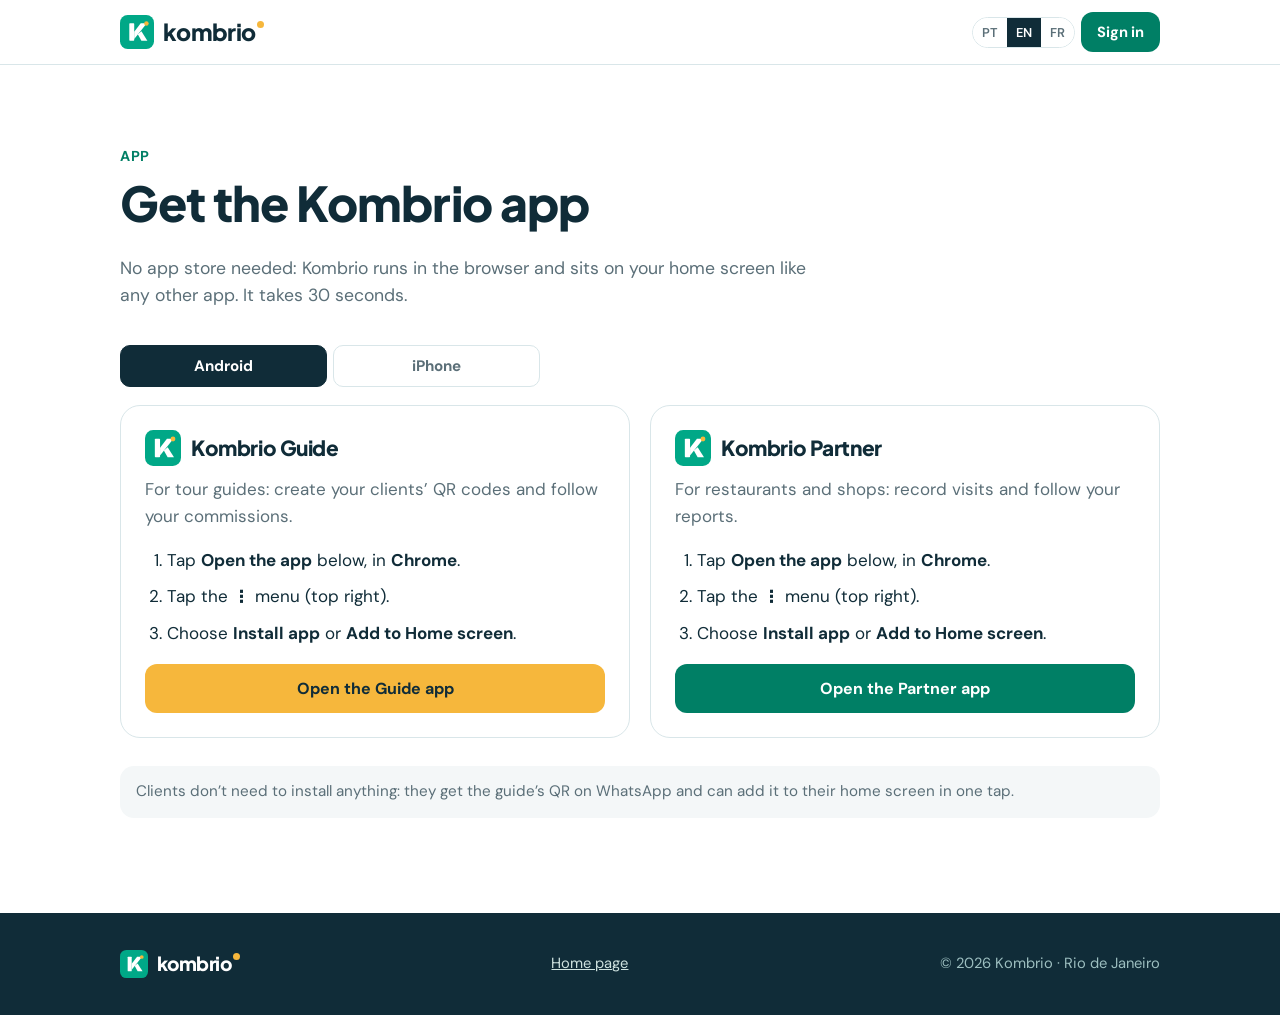
==== baixar.html @ 7973c942 "Page « Baixar o app » (Guia et Parceiro, gestes Android et iPhone, PT/EN/FR) Co-Authored-By: Claude " ====
<!doctype html>
<html lang="pt">
<head>
  <meta charset="utf-8">
  <meta name="viewport" content="width=device-width, initial-scale=1">
  <title>Baixar o app · Kombrio</title>
  <meta name="description" content="Instale o aplicativo Kombrio Guia ou Parceiro na tela inicial do seu celular, Android ou iPhone.">
  <meta name="theme-color" content="#102C38">
  <link rel="icon" href="icon.svg" type="image/svg+xml">
  <link rel="apple-touch-icon" href="icon-180.png">
  <link rel="preconnect" href="https://fonts.googleapis.com">
  <link rel="preconnect" href="https://fonts.gstatic.com" crossorigin>
  <link rel="stylesheet" href="https://fonts.googleapis.com/css2?family=DM+Sans:opsz,wght@9..40,400;9..40,500;9..40,700&family=Plus+Jakarta+Sans:wght@700;800&display=swap">
  <style>
    :root{--petrol:#102C38;--green:#00A887;--green-d:#007F65;--yellow:#F6B73C;--blue:#2761BA;--bg:#F4F7F8;--line:#D9E6E9;--muted:#5B6F78;
      --title:"Plus Jakarta Sans",system-ui,sans-serif;--body:"DM Sans",system-ui,sans-serif}
    *{box-sizing:border-box}
    html{scroll-behavior:smooth}
    body{margin:0;font-family:var(--body);color:var(--petrol);background:#fff;line-height:1.55;font-size:17px}
    a{color:var(--blue)}
    h1,h2,h3{font-family:var(--title);font-weight:800;letter-spacing:-.02em;line-height:1.15;margin:0 0 .5em}
    .wrap{max-width:1080px;margin:0 auto;padding:0 20px}
    /* en-tête */
    header{position:sticky;top:0;z-index:5;background:rgba(255,255,255,.94);backdrop-filter:blur(8px);border-bottom:1px solid var(--line)}
    .bar{display:flex;align-items:center;justify-content:space-between;gap:12px;height:64px}
    .logo{display:flex;align-items:center;gap:9px;text-decoration:none;color:var(--petrol);font-family:var(--title);font-weight:800;font-size:1.45rem;letter-spacing:-.03em}
    .logo img{width:34px;height:34px}
    .logo i{display:inline-block;width:7px;height:7px;border-radius:50%;background:var(--yellow);margin:-14px 0 0 -7px}
    .nav{display:flex;align-items:center;gap:6px}
    .nav a.lk{color:var(--petrol);text-decoration:none;font-weight:500;padding:8px 10px;border-radius:10px;font-size:.95rem}
    .nav a.lk:hover{background:var(--bg)}
    .lang{display:flex;border:1px solid var(--line);border-radius:999px;overflow:hidden}
    .lang button{border:0;background:#fff;font:600 .8rem var(--body);color:var(--muted);padding:6px 9px;cursor:pointer}
    .lang button.on{background:var(--petrol);color:#fff}
    .btn{display:inline-flex;align-items:center;justify-content:center;gap:8px;min-height:46px;padding:12px 20px;border-radius:12px;font:700 1rem var(--body);text-decoration:none;cursor:pointer;border:2px solid transparent;transition:transform .15s}
    .btn:hover{transform:translateY(-1px)}
    .btn.pri{background:var(--green-d);color:#fff}
    .btn.sec{background:#fff;color:var(--petrol);border-color:var(--line)}
    .btn.yel{background:var(--yellow);color:var(--petrol)}
    .btn.sm{min-height:38px;padding:8px 14px;font-size:.92rem}
    /* bandeau principal */
    .hero{background:var(--petrol);color:#fff;overflow:hidden;position:relative}
    .hero .wrap{display:grid;grid-template-columns:1.1fr .9fr;gap:40px;align-items:center;padding-top:72px;padding-bottom:80px}
    .hero h1{font-size:clamp(2.2rem,5vw,3.6rem);color:#fff}
    .hero h1 em{font-style:normal;color:var(--yellow)}
    .hero p.lead{font-size:1.2rem;color:#CFE3E0;max-width:34em}
    .hero .cta{display:flex;flex-wrap:wrap;gap:12px;margin-top:28px}
    .hero .btn.sec{background:transparent;color:#fff;border-color:rgba(255,255,255,.35)}
    .badge{display:inline-block;background:rgba(0,168,135,.18);color:#7FE3CB;font-weight:700;font-size:.85rem;padding:5px 12px;border-radius:999px;margin-bottom:18px}
    .blob{position:absolute;border-radius:48px;opacity:.95;z-index:0}
    .hero .wrap{position:relative;z-index:1}
    /* schéma de connexion */
    .link-art{position:relative;height:340px}
    .card{position:absolute;background:#fff;color:var(--petrol);border-radius:18px;padding:16px 18px;box-shadow:0 18px 40px rgba(0,0,0,.25);width:220px}
    .card b{font-family:var(--title);display:block;font-size:1.05rem}
    .card small{color:var(--muted);font-size:.85rem}
    .card .ic{width:40px;height:40px;border-radius:12px;display:grid;place-items:center;margin-bottom:8px}
    .c1{top:0;left:0}.c2{top:118px;right:0}.c3{bottom:0;left:30px}
    .c1 .ic{background:#E0F5EF;color:var(--green-d)}.c2 .ic{background:#FEF3DD;color:#9A5B00}.c3 .ic{background:#E4EDFA;color:var(--blue)}
    .link-art svg.path{position:absolute;inset:0;width:100%;height:100%}
    /* sections */
    section{padding:80px 0}
    section.alt{background:var(--bg)}
    .kicker{color:var(--green-d);font-weight:700;font-size:.9rem;letter-spacing:.04em;text-transform:uppercase;margin-bottom:8px}
    h2{font-size:clamp(1.8rem,3.4vw,2.5rem)}
    .intro{color:var(--muted);font-size:1.1rem;max-width:40em;margin:0 0 36px}
    .steps{display:grid;grid-template-columns:repeat(3,1fr);gap:20px;counter-reset:s}
    .step{background:#fff;border:1px solid var(--line);border-radius:18px;padding:24px}
    .step .n{width:40px;height:40px;border-radius:50%;background:var(--petrol);color:#fff;font:800 1.05rem var(--title);display:grid;place-items:center;margin-bottom:14px}
    .step h3{font-size:1.15rem}
    .step p{margin:0;color:var(--muted)}
    .two{display:grid;grid-template-columns:1fr 1fr;gap:48px;align-items:start}
    .list{list-style:none;padding:0;margin:0 0 28px}
    .list li{display:flex;gap:12px;align-items:flex-start;padding:10px 0;border-bottom:1px solid var(--line)}
    .list li:last-child{border-bottom:0}
    .list .ck{flex:none;width:26px;height:26px;border-radius:50%;background:#E0F5EF;color:var(--green-d);display:grid;place-items:center;margin-top:1px}
    .panel{background:var(--petrol);color:#fff;border-radius:24px;padding:28px}
    .panel h3{color:#fff;font-size:1.3rem}
    .panel p{color:#CFE3E0}
    .note{font-size:.9rem;color:var(--muted);margin-top:-12px}
    .panel .note{color:#9DBFC0}
    /* FAQ */
    .faq{max-width:780px}
    details{background:#fff;border:1px solid var(--line);border-radius:14px;padding:4px 20px;margin-bottom:10px}
    summary{cursor:pointer;font-weight:700;padding:14px 0;list-style:none;display:flex;justify-content:space-between;gap:12px}
    summary::-webkit-details-marker{display:none}
    summary::after{content:"+";font-size:1.4rem;line-height:1;color:var(--green-d)}
    details[open] summary::after{content:"–"}
    details p{margin:0 0 16px;color:var(--muted)}
    /* contact + pied */
    .contact{background:var(--green);color:var(--petrol)}
    .contact .wrap{display:flex;justify-content:space-between;align-items:center;gap:24px;flex-wrap:wrap}
    .contact h2{margin:0}
    footer{background:var(--petrol);color:#9DBFC0;padding:36px 0;font-size:.92rem}
    footer .wrap{display:flex;justify-content:space-between;gap:20px;flex-wrap:wrap;align-items:center}
    footer a{color:#CFE3E0}
    footer .logo{color:#fff;font-size:1.2rem}
    .soon{opacity:.7}
    @media(max-width:860px){
      .hero .wrap{grid-template-columns:1fr;padding-top:48px;padding-bottom:56px}
      .link-art{height:300px;max-width:380px}
      .steps,.two{grid-template-columns:1fr}
      .nav a.lk{display:none}
      section{padding:56px 0}
    }
    @media(max-width:560px){
      .wrap{padding:0 16px}
      .bar{gap:8px}
      .logo{font-size:1.25rem}.logo img{width:30px;height:30px}
      .nav{gap:6px}
      .btn.sm{padding:8px 11px;font-size:.85rem;white-space:nowrap}
      .lang button{padding:6px 7px}
      .link-art{height:auto;display:flex;flex-direction:column;gap:12px;max-width:none}
      .link-art svg.path{display:none}
      .card{position:static;width:auto;display:grid;grid-template-columns:40px 1fr;column-gap:12px;align-items:center;padding:12px 14px}
      .card .ic{grid-row:span 2;margin:0}
      .c2{margin-left:24px}.c3{margin-left:48px}
      .hero .cta .btn{flex:1 1 100%}
      .blob{transform:scale(.45);transform-origin:top right;opacity:.6}
    }
  </style>
  <style>
    .apps{display:grid;grid-template-columns:1fr 1fr;gap:20px;margin-top:8px}
    .app{background:#fff;border:1px solid var(--line);border-radius:20px;padding:24px}
    .app h3{display:flex;align-items:center;gap:10px;font-size:1.3rem}
    .app h3 img{width:36px;height:36px}
    .app p{color:var(--muted);margin:0 0 18px}
    .os{display:flex;gap:6px;margin:0 0 18px}
    .os button{flex:1;border:1px solid var(--line);background:#fff;border-radius:10px;padding:10px;font:700 .95rem var(--body);color:var(--muted);cursor:pointer}
    .os button.on{background:var(--petrol);color:#fff;border-color:var(--petrol)}
    ol.how{margin:0 0 6px;padding-left:22px}
    ol.how li{margin:0 0 10px}
    .tip{background:var(--bg);border-radius:14px;padding:14px 16px;font-size:.95rem;color:var(--muted);margin-top:28px}
    @media(max-width:860px){.apps{grid-template-columns:1fr}}
  </style>
</head>
<body>
<header>
  <div class="wrap bar">
    <a class="logo" href="./"><img src="icon.svg" alt="">kombrio<i></i></a>
    <nav class="nav">
      <div class="lang" role="group" aria-label="Idioma"><button data-l="pt">PT</button><button data-l="en">EN</button><button data-l="fr">FR</button></div>
      <a class="btn pri sm" href="https://app.kombrio.com.br/" data-t="nav.app">Entrar</a>
    </nav>
  </div>
</header>

<main>
<section>
  <div class="wrap">
    <div class="kicker" data-t="k">Aplicativo</div>
    <h1 style="font-size:clamp(2rem,4.4vw,3rem)" data-t="t">Baixar o app Kombrio</h1>
    <p class="intro" data-t="i">Não precisa passar pela loja de aplicativos: a Kombrio funciona no navegador e fica na tela inicial do celular, como qualquer app. Leva 30 segundos.</p>

    <div class="os" role="group" aria-label="Celular" style="max-width:420px">
      <button data-os="android">Android</button><button data-os="ios">iPhone</button>
    </div>

    <div class="apps">
      <div class="app">
        <h3><img src="icon.svg" alt=""><span data-t="g.t">Kombrio Guia</span></h3>
        <p data-t="g.p">Para guias de turismo: crie os QR dos seus clientes e acompanhe suas comissões.</p>
        <ol class="how" data-os-steps></ol>
        <a class="btn yel" style="width:100%;margin-top:8px" href="https://app.kombrio.com.br/guide/" data-t="g.cta">Abrir o app Guia</a>
      </div>
      <div class="app">
        <h3><img src="icon.svg" alt=""><span data-t="p.t">Kombrio Parceiro</span></h3>
        <p data-t="p.p">Para restaurantes e lojas: registre as visitas e acompanhe seus relatórios.</p>
        <ol class="how" data-os-steps></ol>
        <a class="btn pri" style="width:100%;margin-top:8px" href="https://app.kombrio.com.br/partner/" data-t="p.cta">Abrir o app Parceiro</a>
      </div>
    </div>

    <p class="tip" data-t="tip">Os clientes não precisam instalar nada: eles recebem o QR do guia pelo WhatsApp e podem colocá-lo na tela inicial com um toque.</p>
  </div>
</section>
</main>

<footer>
  <div class="wrap">
    <a class="logo" href="./"><img src="icon.svg" alt="" style="width:28px;height:28px">kombrio<i></i></a>
    <div><a href="./" data-t="ft.home">Página inicial</a></div>
    <div>© 2026 Kombrio · Rio de Janeiro</div>
  </div>
</footer>

<script>
  const T = {
    pt: {
      'nav.app':'Entrar','k':'Aplicativo','t':'Baixar o app Kombrio',
      'i':'Não precisa passar pela loja de aplicativos: a Kombrio funciona no navegador e fica na tela inicial do celular, como qualquer app. Leva 30 segundos.',
      'g.t':'Kombrio Guia','g.p':'Para guias de turismo: crie os QR dos seus clientes e acompanhe suas comissões.','g.cta':'Abrir o app Guia',
      'p.t':'Kombrio Parceiro','p.p':'Para restaurantes e lojas: registre as visitas e acompanhe seus relatórios.','p.cta':'Abrir o app Parceiro',
      'tip':'Os clientes não precisam instalar nada: eles recebem o QR do guia pelo WhatsApp e podem colocá-lo na tela inicial com um toque.','ft.home':'Página inicial',
      android:['Toque em <b>Abrir o app</b> abaixo, no <b>Chrome</b>.','Toque no menu <b>⋮</b> (canto superior direito).','Escolha <b>Instalar app</b> ou <b>Adicionar à tela inicial</b>.'],
      ios:['Toque em <b>Abrir o app</b> abaixo, no <b>Safari</b>.','Toque em <b>Compartilhar</b> (o quadrado com a seta; às vezes no menu <b>⋯</b>).','Escolha <b>Adicionar à Tela de Início</b>.']
    },
    en: {
      'nav.app':'Sign in','k':'App','t':'Get the Kombrio app',
      'i':'No app store needed: Kombrio runs in the browser and sits on your home screen like any other app. It takes 30 seconds.',
      'g.t':'Kombrio Guide','g.p':'For tour guides: create your clients’ QR codes and follow your commissions.','g.cta':'Open the Guide app',
      'p.t':'Kombrio Partner','p.p':'For restaurants and shops: record visits and follow your reports.','p.cta':'Open the Partner app',
      'tip':'Clients don’t need to install anything: they get the guide’s QR on WhatsApp and can add it to their home screen in one tap.','ft.home':'Home page',
      android:['Tap <b>Open the app</b> below, in <b>Chrome</b>.','Tap the <b>⋮</b> menu (top right).','Choose <b>Install app</b> or <b>Add to Home screen</b>.'],
      ios:['Tap <b>Open the app</b> below, in <b>Safari</b>.','Tap <b>Share</b> (the square with an arrow; sometimes in the <b>⋯</b> menu).','Choose <b>Add to Home Screen</b>.']
    },
    fr: {
      'nav.app':'Se connecter','k':'Application','t':'Installer l’app Kombrio',
      'i':'Pas besoin de passer par un store : Kombrio fonctionne dans le navigateur et se place sur l’écran d’accueil comme n’importe quelle app. Ça prend 30 secondes.',
      'g.t':'Kombrio Guide','g.p':'Pour les guides : créez les QR de vos clients et suivez vos commissions.','g.cta':'Ouvrir l’app Guide',
      'p.t':'Kombrio Partenaire','p.p':'Pour les restaurants et boutiques : enregistrez les visites et suivez vos relevés.','p.cta':'Ouvrir l’app Partenaire',
      'tip':'Les clients n’ont rien à installer : ils reçoivent le QR du guide par WhatsApp et peuvent le mettre sur leur écran d’accueil en un geste.','ft.home':'Accueil',
      android:['Touchez <b>Ouvrir l’app</b> ci-dessous, dans <b>Chrome</b>.','Touchez le menu <b>⋮</b> (en haut à droite).','Choisissez <b>Installer l’application</b> ou <b>Ajouter à l’écran d’accueil</b>.'],
      ios:['Touchez <b>Ouvrir l’app</b> ci-dessous, dans <b>Safari</b>.','Touchez <b>Partager</b> (le carré avec une flèche ; parfois dans le menu <b>⋯</b>).','Choisissez <b>Sur l’écran d’accueil</b>.']
    }
  };
  let lang = 'pt';
  let os = /iPhone|iPad|iPod/.test(navigator.userAgent) || (navigator.platform === 'MacIntel' && navigator.maxTouchPoints > 1) ? 'ios' : 'android';
  function render() {
    const d = T[lang];
    document.querySelectorAll('[data-t]').forEach(el => { el.textContent = d[el.dataset.t]; });
    document.querySelectorAll('[data-os-steps]').forEach(ol => { ol.innerHTML = d[os].map(s => '<li>' + s + '</li>').join(''); });
    document.querySelectorAll('[data-os]').forEach(b => b.classList.toggle('on', b.dataset.os === os));
    document.querySelectorAll('.lang button').forEach(b => b.classList.toggle('on', b.dataset.l === lang));
    document.documentElement.lang = lang;
  }
  document.querySelectorAll('[data-os]').forEach(b => b.onclick = () => { os = b.dataset.os; render(); });
  document.querySelectorAll('.lang button').forEach(b => b.onclick = () => { lang = b.dataset.l; try { localStorage.setItem('kombrio-site-lang', lang); } catch (e) {} render(); });
  try { lang = localStorage.getItem('kombrio-site-lang') || ''; } catch (e) { lang = ''; }
  if (!T[lang]) { const n = (navigator.language || 'pt').slice(0, 2); lang = T[n] ? n : (n === 'es' ? 'pt' : 'en'); }
  render();
</script>
</body>
</html>
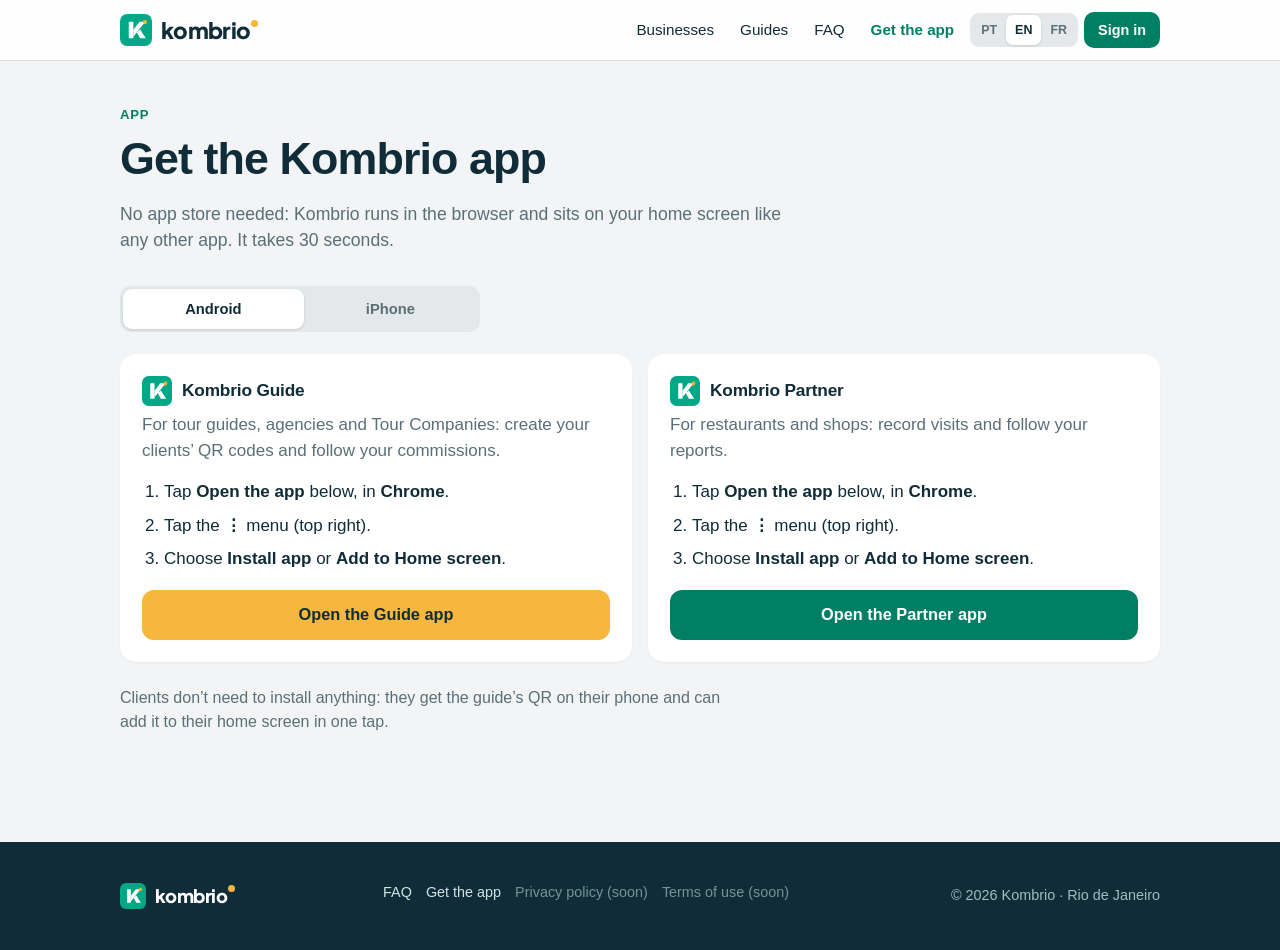
==== commit 8233d78d: "Site v2 : accueil partenaires, page Guias (agences et TC), FAQ par public, style iOS de l'app v133 (" ====
--- a/baixar.html
+++ b/baixar.html
@@ -1,234 +1,127 @@
 <!doctype html>
-<html lang="pt">
+<html lang="pt-BR">
 <head>
   <meta charset="utf-8">
-  <meta name="viewport" content="width=device-width, initial-scale=1">
-  <title>Baixar o app · Kombrio</title>
+  <meta name="viewport" content="width=device-width, initial-scale=1, viewport-fit=cover">
+  <title data-t="meta.title">Baixar o app · Kombrio</title>
   <meta name="description" content="Instale o aplicativo Kombrio Guia ou Parceiro na tela inicial do seu celular, Android ou iPhone.">
   <meta name="theme-color" content="#102C38">
+  <meta property="og:title" content="Baixar o app · Kombrio">
+  <meta property="og:description" content="Instale o aplicativo Kombrio Guia ou Parceiro na tela inicial do seu celular, Android ou iPhone.">
+  <meta property="og:image" content="https://kombrio.com.br/icon-512.png">
   <link rel="icon" href="icon.svg" type="image/svg+xml">
   <link rel="apple-touch-icon" href="icon-180.png">
   <link rel="preconnect" href="https://fonts.googleapis.com">
   <link rel="preconnect" href="https://fonts.gstatic.com" crossorigin>
-  <link rel="stylesheet" href="https://fonts.googleapis.com/css2?family=DM+Sans:opsz,wght@9..40,400;9..40,500;9..40,700&family=Plus+Jakarta+Sans:wght@700;800&display=swap">
-  <style>
-    :root{--petrol:#102C38;--green:#00A887;--green-d:#007F65;--yellow:#F6B73C;--blue:#2761BA;--bg:#F4F7F8;--line:#D9E6E9;--muted:#5B6F78;
-      --title:"Plus Jakarta Sans",system-ui,sans-serif;--body:"DM Sans",system-ui,sans-serif}
-    *{box-sizing:border-box}
-    html{scroll-behavior:smooth}
-    body{margin:0;font-family:var(--body);color:var(--petrol);background:#fff;line-height:1.55;font-size:17px}
-    a{color:var(--blue)}
-    h1,h2,h3{font-family:var(--title);font-weight:800;letter-spacing:-.02em;line-height:1.15;margin:0 0 .5em}
-    .wrap{max-width:1080px;margin:0 auto;padding:0 20px}
-    /* en-tête */
-    header{position:sticky;top:0;z-index:5;background:rgba(255,255,255,.94);backdrop-filter:blur(8px);border-bottom:1px solid var(--line)}
-    .bar{display:flex;align-items:center;justify-content:space-between;gap:12px;height:64px}
-    .logo{display:flex;align-items:center;gap:9px;text-decoration:none;color:var(--petrol);font-family:var(--title);font-weight:800;font-size:1.45rem;letter-spacing:-.03em}
-    .logo img{width:34px;height:34px}
-    .logo i{display:inline-block;width:7px;height:7px;border-radius:50%;background:var(--yellow);margin:-14px 0 0 -7px}
-    .nav{display:flex;align-items:center;gap:6px}
-    .nav a.lk{color:var(--petrol);text-decoration:none;font-weight:500;padding:8px 10px;border-radius:10px;font-size:.95rem}
-    .nav a.lk:hover{background:var(--bg)}
-    .lang{display:flex;border:1px solid var(--line);border-radius:999px;overflow:hidden}
-    .lang button{border:0;background:#fff;font:600 .8rem var(--body);color:var(--muted);padding:6px 9px;cursor:pointer}
-    .lang button.on{background:var(--petrol);color:#fff}
-    .btn{display:inline-flex;align-items:center;justify-content:center;gap:8px;min-height:46px;padding:12px 20px;border-radius:12px;font:700 1rem var(--body);text-decoration:none;cursor:pointer;border:2px solid transparent;transition:transform .15s}
-    .btn:hover{transform:translateY(-1px)}
-    .btn.pri{background:var(--green-d);color:#fff}
-    .btn.sec{background:#fff;color:var(--petrol);border-color:var(--line)}
-    .btn.yel{background:var(--yellow);color:var(--petrol)}
-    .btn.sm{min-height:38px;padding:8px 14px;font-size:.92rem}
-    /* bandeau principal */
-    .hero{background:var(--petrol);color:#fff;overflow:hidden;position:relative}
-    .hero .wrap{display:grid;grid-template-columns:1.1fr .9fr;gap:40px;align-items:center;padding-top:72px;padding-bottom:80px}
-    .hero h1{font-size:clamp(2.2rem,5vw,3.6rem);color:#fff}
-    .hero h1 em{font-style:normal;color:var(--yellow)}
-    .hero p.lead{font-size:1.2rem;color:#CFE3E0;max-width:34em}
-    .hero .cta{display:flex;flex-wrap:wrap;gap:12px;margin-top:28px}
-    .hero .btn.sec{background:transparent;color:#fff;border-color:rgba(255,255,255,.35)}
-    .badge{display:inline-block;background:rgba(0,168,135,.18);color:#7FE3CB;font-weight:700;font-size:.85rem;padding:5px 12px;border-radius:999px;margin-bottom:18px}
-    .blob{position:absolute;border-radius:48px;opacity:.95;z-index:0}
-    .hero .wrap{position:relative;z-index:1}
-    /* schéma de connexion */
-    .link-art{position:relative;height:340px}
-    .card{position:absolute;background:#fff;color:var(--petrol);border-radius:18px;padding:16px 18px;box-shadow:0 18px 40px rgba(0,0,0,.25);width:220px}
-    .card b{font-family:var(--title);display:block;font-size:1.05rem}
-    .card small{color:var(--muted);font-size:.85rem}
-    .card .ic{width:40px;height:40px;border-radius:12px;display:grid;place-items:center;margin-bottom:8px}
-    .c1{top:0;left:0}.c2{top:118px;right:0}.c3{bottom:0;left:30px}
-    .c1 .ic{background:#E0F5EF;color:var(--green-d)}.c2 .ic{background:#FEF3DD;color:#9A5B00}.c3 .ic{background:#E4EDFA;color:var(--blue)}
-    .link-art svg.path{position:absolute;inset:0;width:100%;height:100%}
-    /* sections */
-    section{padding:80px 0}
-    section.alt{background:var(--bg)}
-    .kicker{color:var(--green-d);font-weight:700;font-size:.9rem;letter-spacing:.04em;text-transform:uppercase;margin-bottom:8px}
-    h2{font-size:clamp(1.8rem,3.4vw,2.5rem)}
-    .intro{color:var(--muted);font-size:1.1rem;max-width:40em;margin:0 0 36px}
-    .steps{display:grid;grid-template-columns:repeat(3,1fr);gap:20px;counter-reset:s}
-    .step{background:#fff;border:1px solid var(--line);border-radius:18px;padding:24px}
-    .step .n{width:40px;height:40px;border-radius:50%;background:var(--petrol);color:#fff;font:800 1.05rem var(--title);display:grid;place-items:center;margin-bottom:14px}
-    .step h3{font-size:1.15rem}
-    .step p{margin:0;color:var(--muted)}
-    .two{display:grid;grid-template-columns:1fr 1fr;gap:48px;align-items:start}
-    .list{list-style:none;padding:0;margin:0 0 28px}
-    .list li{display:flex;gap:12px;align-items:flex-start;padding:10px 0;border-bottom:1px solid var(--line)}
-    .list li:last-child{border-bottom:0}
-    .list .ck{flex:none;width:26px;height:26px;border-radius:50%;background:#E0F5EF;color:var(--green-d);display:grid;place-items:center;margin-top:1px}
-    .panel{background:var(--petrol);color:#fff;border-radius:24px;padding:28px}
-    .panel h3{color:#fff;font-size:1.3rem}
-    .panel p{color:#CFE3E0}
-    .note{font-size:.9rem;color:var(--muted);margin-top:-12px}
-    .panel .note{color:#9DBFC0}
-    /* FAQ */
-    .faq{max-width:780px}
-    details{background:#fff;border:1px solid var(--line);border-radius:14px;padding:4px 20px;margin-bottom:10px}
-    summary{cursor:pointer;font-weight:700;padding:14px 0;list-style:none;display:flex;justify-content:space-between;gap:12px}
-    summary::-webkit-details-marker{display:none}
-    summary::after{content:"+";font-size:1.4rem;line-height:1;color:var(--green-d)}
-    details[open] summary::after{content:"–"}
-    details p{margin:0 0 16px;color:var(--muted)}
-    /* contact + pied */
-    .contact{background:var(--green);color:var(--petrol)}
-    .contact .wrap{display:flex;justify-content:space-between;align-items:center;gap:24px;flex-wrap:wrap}
-    .contact h2{margin:0}
-    footer{background:var(--petrol);color:#9DBFC0;padding:36px 0;font-size:.92rem}
-    footer .wrap{display:flex;justify-content:space-between;gap:20px;flex-wrap:wrap;align-items:center}
-    footer a{color:#CFE3E0}
-    footer .logo{color:#fff;font-size:1.2rem}
-    .soon{opacity:.7}
-    @media(max-width:860px){
-      .hero .wrap{grid-template-columns:1fr;padding-top:48px;padding-bottom:56px}
-      .link-art{height:300px;max-width:380px}
-      .steps,.two{grid-template-columns:1fr}
-      .nav a.lk{display:none}
-      section{padding:56px 0}
-    }
-    @media(max-width:560px){
-      .wrap{padding:0 16px}
-      .bar{gap:8px}
-      .logo{font-size:1.25rem}.logo img{width:30px;height:30px}
-      .nav{gap:6px}
-      .btn.sm{padding:8px 11px;font-size:.85rem;white-space:nowrap}
-      .lang button{padding:6px 7px}
-      .link-art{height:auto;display:flex;flex-direction:column;gap:12px;max-width:none}
-      .link-art svg.path{display:none}
-      .card{position:static;width:auto;display:grid;grid-template-columns:40px 1fr;column-gap:12px;align-items:center;padding:12px 14px}
-      .card .ic{grid-row:span 2;margin:0}
-      .c2{margin-left:24px}.c3{margin-left:48px}
-      .hero .cta .btn{flex:1 1 100%}
-      .blob{transform:scale(.45);transform-origin:top right;opacity:.6}
-    }
-  </style>
-  <style>
-    .apps{display:grid;grid-template-columns:1fr 1fr;gap:20px;margin-top:8px}
-    .app{background:#fff;border:1px solid var(--line);border-radius:20px;padding:24px}
-    .app h3{display:flex;align-items:center;gap:10px;font-size:1.3rem}
-    .app h3 img{width:36px;height:36px}
-    .app p{color:var(--muted);margin:0 0 18px}
-    .os{display:flex;gap:6px;margin:0 0 18px}
-    .os button{flex:1;border:1px solid var(--line);background:#fff;border-radius:10px;padding:10px;font:700 .95rem var(--body);color:var(--muted);cursor:pointer}
-    .os button.on{background:var(--petrol);color:#fff;border-color:var(--petrol)}
-    ol.how{margin:0 0 6px;padding-left:22px}
-    ol.how li{margin:0 0 10px}
-    .tip{background:var(--bg);border-radius:14px;padding:14px 16px;font-size:.95rem;color:var(--muted);margin-top:28px}
-    @media(max-width:860px){.apps{grid-template-columns:1fr}}
-  </style>
+  <link rel="stylesheet" href="https://fonts.googleapis.com/css2?family=Plus+Jakarta+Sans:wght@800&display=swap">
+  <link rel="stylesheet" href="site.css?v=6">
 </head>
 <body>
-<header>
+<header class="top">
   <div class="wrap bar">
     <a class="logo" href="./"><img src="icon.svg" alt="">kombrio<i></i></a>
     <nav class="nav">
-      <div class="lang" role="group" aria-label="Idioma"><button data-l="pt">PT</button><button data-l="en">EN</button><button data-l="fr">FR</button></div>
+      <a class="lk" href="./" data-t="nav.partners">Estabelecimentos</a>
+      <a class="lk" href="guias.html" data-t="nav.guides">Guias</a>
+      <a class="lk" href="faq.html" data-t="nav.faq">Perguntas</a>
+      <a class="lk on" href="baixar.html" data-t="nav.dl">Baixar o app</a>
+      <div class="seg" role="group" aria-label="Idioma"><button data-l="pt">PT</button><button data-l="en">EN</button><button data-l="fr">FR</button></div>
       <a class="btn pri sm" href="https://app.kombrio.com.br/" data-t="nav.app">Entrar</a>
     </nav>
   </div>
 </header>
 
 <main>
-<section>
-  <div class="wrap">
-    <div class="kicker" data-t="k">Aplicativo</div>
-    <h1 style="font-size:clamp(2rem,4.4vw,3rem)" data-t="t">Baixar o app Kombrio</h1>
-    <p class="intro" data-t="i">Não precisa passar pela loja de aplicativos: a Kombrio funciona no navegador e fica na tela inicial do celular, como qualquer app. Leva 30 segundos.</p>
+  <section class="sec" style="padding-top:44px">
+    <div class="wrap">
+      <div class="kick" data-t="k">Aplicativo</div>
+      <h1 style="font-size:clamp(2rem,4.4vw,2.8rem)" data-t="t">Baixar o app Kombrio</h1>
+      <p class="intro" data-t="i">Não precisa passar pela loja de aplicativos: a Kombrio funciona no navegador e fica na tela inicial do celular, como qualquer app. Leva 30 segundos.</p>
+      <div class="faq-tabs" role="group" aria-label="Celular" style="max-width:360px">
+        <button data-os="android">Android</button><button data-os="ios">iPhone</button>
+      </div>
+      <div class="two">
+        <div class="tile">
+          <h3 style="display:flex;align-items:center"><img src="icon.svg" alt="" width="30" height="30" style="margin-right:10px"><span data-t="g.t">Kombrio Guia</span></h3>
+          <p data-t="g.p">Para guias de turismo, agências e Tour Companies: crie os QR dos seus clientes e acompanhe as suas comissões.</p>
+          <ol class="how" data-os-steps></ol>
+          <a class="btn yel" style="width:100%" href="https://app.kombrio.com.br/guide/" data-t="g.cta">Abrir o app Guia</a>
+        </div>
+        <div class="tile">
+          <h3 style="display:flex;align-items:center"><img src="icon.svg" alt="" width="30" height="30" style="margin-right:10px"><span data-t="p.t">Kombrio Parceiro</span></h3>
+          <p data-t="p.p">Para restaurantes e lojas: registre as visitas e acompanhe os seus relatórios.</p>
+          <ol class="how" data-os-steps></ol>
+          <a class="btn pri" style="width:100%" href="https://app.kombrio.com.br/partner/" data-t="p.cta">Abrir o app Parceiro</a>
+        </div>
+      </div>
+      <p class="intro" style="margin-top:24px;font-size:1rem" data-t="tip">Os clientes não precisam instalar nada: eles recebem o QR do guia pelo celular e podem colocá-lo na tela inicial com um toque.</p>
+    </div>
+  </section>
+</main>
+<style>
+  .how{margin:16px 0 18px;padding-left:22px;color:var(--ink)}
+  .how li{margin-bottom:8px}
+  .two .tile{display:block}
+  .two .tile p{margin-bottom:0}
+</style>
+<script>
+window.PAGE_T = {
+  en: {
+    'meta.title': 'Get the app · Kombrio', 'k': 'App', 't': 'Get the Kombrio app',
+    'i': 'No app store needed: Kombrio runs in the browser and sits on your home screen like any other app. It takes 30 seconds.',
+    'g.t': 'Kombrio Guide', 'g.p': 'For tour guides, agencies and Tour Companies: create your clients’ QR codes and follow your commissions.', 'g.cta': 'Open the Guide app',
+    'p.t': 'Kombrio Partner', 'p.p': 'For restaurants and shops: record visits and follow your reports.', 'p.cta': 'Open the Partner app',
+    'tip': 'Clients don’t need to install anything: they get the guide’s QR on their phone and can add it to their home screen in one tap.'
+  },
+  fr: {
+    'meta.title': 'Installer l’app · Kombrio', 'k': 'Application', 't': 'Installer l’app Kombrio',
+    'i': 'Pas besoin de passer par un store : Kombrio fonctionne dans le navigateur et se place sur l’écran d’accueil comme n’importe quelle app. Ça prend 30 secondes.',
+    'g.t': 'Kombrio Guide', 'g.p': 'Pour les guides, agences et Tour Companies : créez les QR de vos clients et suivez vos commissions.', 'g.cta': 'Ouvrir l’app Guide',
+    'p.t': 'Kombrio Partenaire', 'p.p': 'Pour les restaurants et boutiques : enregistrez les visites et suivez vos relevés.', 'p.cta': 'Ouvrir l’app Partenaire',
+    'tip': 'Les clients n’ont rien à installer : ils reçoivent le QR du guide sur leur téléphone et peuvent le mettre sur l’écran d’accueil en un geste.'
+  }
+};
+(function () {
+  var STEPS = {
+    pt: { android: ['Toque em <b>Abrir o app</b> abaixo, no <b>Chrome</b>.', 'Toque no menu <b>⋮</b> (canto superior direito).', 'Escolha <b>Instalar app</b> ou <b>Adicionar à tela inicial</b>.'],
+          ios: ['Toque em <b>Abrir o app</b> abaixo, no <b>Safari</b>.', 'Toque em <b>Compartilhar</b> (o quadrado com a seta; às vezes no menu <b>⋯</b>).', 'Escolha <b>Adicionar à Tela de Início</b>.'] },
+    en: { android: ['Tap <b>Open the app</b> below, in <b>Chrome</b>.', 'Tap the <b>⋮</b> menu (top right).', 'Choose <b>Install app</b> or <b>Add to Home screen</b>.'],
+          ios: ['Tap <b>Open the app</b> below, in <b>Safari</b>.', 'Tap <b>Share</b> (the square with an arrow; sometimes in the <b>⋯</b> menu).', 'Choose <b>Add to Home Screen</b>.'] },
+    fr: { android: ['Touchez <b>Ouvrir l’app</b> ci-dessous, dans <b>Chrome</b>.', 'Touchez le menu <b>⋮</b> (en haut à droite).', 'Choisissez <b>Installer l’application</b> ou <b>Ajouter à l’écran d’accueil</b>.'],
+          ios: ['Touchez <b>Ouvrir l’app</b> ci-dessous, dans <b>Safari</b>.', 'Touchez <b>Partager</b> (le carré avec une flèche ; parfois dans le menu <b>⋯</b>).', 'Choisissez <b>Sur l’écran d’accueil</b>.'] }
+  };
+  var lang = 'pt';
+  var os = /iPhone|iPad|iPod/.test(navigator.userAgent) || (navigator.platform === 'MacIntel' && navigator.maxTouchPoints > 1) ? 'ios' : 'android';
+  function render() {
+    var list = STEPS[lang][os].map(function (s) { return '<li>' + s + '</li>'; }).join('');
+    var ols = document.querySelectorAll('[data-os-steps]');
+    for (var i = 0; i < ols.length; i++) ols[i].innerHTML = list;
+    var bs = document.querySelectorAll('[data-os]');
+    for (var j = 0; j < bs.length; j++) bs[j].className = bs[j].getAttribute('data-os') === os ? 'on' : '';
+  }
+  var bs = document.querySelectorAll('[data-os]');
+  for (var k = 0; k < bs.length; k++) bs[k].onclick = function () { os = this.getAttribute('data-os'); render(); };
+  window.onLang = function (l) { lang = STEPS[l] ? l : 'pt'; render(); };
+  render();
+})();
+</script>
 
-    <div class="os" role="group" aria-label="Celular" style="max-width:420px">
-      <button data-os="android">Android</button><button data-os="ios">iPhone</button>
-    </div>
-
-    <div class="apps">
-      <div class="app">
-        <h3><img src="icon.svg" alt=""><span data-t="g.t">Kombrio Guia</span></h3>
-        <p data-t="g.p">Para guias de turismo: crie os QR dos seus clientes e acompanhe suas comissões.</p>
-        <ol class="how" data-os-steps></ol>
-        <a class="btn yel" style="width:100%;margin-top:8px" href="https://app.kombrio.com.br/guide/" data-t="g.cta">Abrir o app Guia</a>
-      </div>
-      <div class="app">
-        <h3><img src="icon.svg" alt=""><span data-t="p.t">Kombrio Parceiro</span></h3>
-        <p data-t="p.p">Para restaurantes e lojas: registre as visitas e acompanhe seus relatórios.</p>
-        <ol class="how" data-os-steps></ol>
-        <a class="btn pri" style="width:100%;margin-top:8px" href="https://app.kombrio.com.br/partner/" data-t="p.cta">Abrir o app Parceiro</a>
-      </div>
-    </div>
-
-    <p class="tip" data-t="tip">Os clientes não precisam instalar nada: eles recebem o QR do guia pelo WhatsApp e podem colocá-lo na tela inicial com um toque.</p>
-  </div>
-</section>
-</main>
 
 <footer>
   <div class="wrap">
-    <a class="logo" href="./"><img src="icon.svg" alt="" style="width:28px;height:28px">kombrio<i></i></a>
-    <div><a href="./" data-t="ft.home">Página inicial</a></div>
-    <div>© 2026 Kombrio · Rio de Janeiro</div>
+    <a class="logo" href="./"><img src="icon.svg" alt="">kombrio<i></i></a>
+    <div class="links"><a href="faq.html" data-t="nav.faq">Perguntas</a><a href="baixar.html" data-t="nav.dl">Baixar o app</a><span class="soon" data-t="ft.priv">Política de privacidade (em breve)</span><span class="soon" data-t="ft.terms">Termos de uso (em breve)</span></div>
+    <div data-t="ft.city">© 2026 Kombrio · Rio de Janeiro</div>
   </div>
 </footer>
 
-<script>
-  const T = {
-    pt: {
-      'nav.app':'Entrar','k':'Aplicativo','t':'Baixar o app Kombrio',
-      'i':'Não precisa passar pela loja de aplicativos: a Kombrio funciona no navegador e fica na tela inicial do celular, como qualquer app. Leva 30 segundos.',
-      'g.t':'Kombrio Guia','g.p':'Para guias de turismo: crie os QR dos seus clientes e acompanhe suas comissões.','g.cta':'Abrir o app Guia',
-      'p.t':'Kombrio Parceiro','p.p':'Para restaurantes e lojas: registre as visitas e acompanhe seus relatórios.','p.cta':'Abrir o app Parceiro',
-      'tip':'Os clientes não precisam instalar nada: eles recebem o QR do guia pelo WhatsApp e podem colocá-lo na tela inicial com um toque.','ft.home':'Página inicial',
-      android:['Toque em <b>Abrir o app</b> abaixo, no <b>Chrome</b>.','Toque no menu <b>⋮</b> (canto superior direito).','Escolha <b>Instalar app</b> ou <b>Adicionar à tela inicial</b>.'],
-      ios:['Toque em <b>Abrir o app</b> abaixo, no <b>Safari</b>.','Toque em <b>Compartilhar</b> (o quadrado com a seta; às vezes no menu <b>⋯</b>).','Escolha <b>Adicionar à Tela de Início</b>.']
-    },
-    en: {
-      'nav.app':'Sign in','k':'App','t':'Get the Kombrio app',
-      'i':'No app store needed: Kombrio runs in the browser and sits on your home screen like any other app. It takes 30 seconds.',
-      'g.t':'Kombrio Guide','g.p':'For tour guides: create your clients’ QR codes and follow your commissions.','g.cta':'Open the Guide app',
-      'p.t':'Kombrio Partner','p.p':'For restaurants and shops: record visits and follow your reports.','p.cta':'Open the Partner app',
-      'tip':'Clients don’t need to install anything: they get the guide’s QR on WhatsApp and can add it to their home screen in one tap.','ft.home':'Home page',
-      android:['Tap <b>Open the app</b> below, in <b>Chrome</b>.','Tap the <b>⋮</b> menu (top right).','Choose <b>Install app</b> or <b>Add to Home screen</b>.'],
-      ios:['Tap <b>Open the app</b> below, in <b>Safari</b>.','Tap <b>Share</b> (the square with an arrow; sometimes in the <b>⋯</b> menu).','Choose <b>Add to Home Screen</b>.']
-    },
-    fr: {
-      'nav.app':'Se connecter','k':'Application','t':'Installer l’app Kombrio',
-      'i':'Pas besoin de passer par un store : Kombrio fonctionne dans le navigateur et se place sur l’écran d’accueil comme n’importe quelle app. Ça prend 30 secondes.',
-      'g.t':'Kombrio Guide','g.p':'Pour les guides : créez les QR de vos clients et suivez vos commissions.','g.cta':'Ouvrir l’app Guide',
-      'p.t':'Kombrio Partenaire','p.p':'Pour les restaurants et boutiques : enregistrez les visites et suivez vos relevés.','p.cta':'Ouvrir l’app Partenaire',
-      'tip':'Les clients n’ont rien à installer : ils reçoivent le QR du guide par WhatsApp et peuvent le mettre sur leur écran d’accueil en un geste.','ft.home':'Accueil',
-      android:['Touchez <b>Ouvrir l’app</b> ci-dessous, dans <b>Chrome</b>.','Touchez le menu <b>⋮</b> (en haut à droite).','Choisissez <b>Installer l’application</b> ou <b>Ajouter à l’écran d’accueil</b>.'],
-      ios:['Touchez <b>Ouvrir l’app</b> ci-dessous, dans <b>Safari</b>.','Touchez <b>Partager</b> (le carré avec une flèche ; parfois dans le menu <b>⋯</b>).','Choisissez <b>Sur l’écran d’accueil</b>.']
-    }
-  };
-  let lang = 'pt';
-  let os = /iPhone|iPad|iPod/.test(navigator.userAgent) || (navigator.platform === 'MacIntel' && navigator.maxTouchPoints > 1) ? 'ios' : 'android';
-  function render() {
-    const d = T[lang];
-    document.querySelectorAll('[data-t]').forEach(el => { el.textContent = d[el.dataset.t]; });
-    document.querySelectorAll('[data-os-steps]').forEach(ol => { ol.innerHTML = d[os].map(s => '<li>' + s + '</li>').join(''); });
-    document.querySelectorAll('[data-os]').forEach(b => b.classList.toggle('on', b.dataset.os === os));
-    document.querySelectorAll('.lang button').forEach(b => b.classList.toggle('on', b.dataset.l === lang));
-    document.documentElement.lang = lang;
-  }
-  document.querySelectorAll('[data-os]').forEach(b => b.onclick = () => { os = b.dataset.os; render(); });
-  document.querySelectorAll('.lang button').forEach(b => b.onclick = () => { lang = b.dataset.l; try { localStorage.setItem('kombrio-site-lang', lang); } catch (e) {} render(); });
-  try { lang = localStorage.getItem('kombrio-site-lang') || ''; } catch (e) { lang = ''; }
-  if (!T[lang]) { const n = (navigator.language || 'pt').slice(0, 2); lang = T[n] ? n : (n === 'es' ? 'pt' : 'en'); }
-  render();
-</script>
+<nav class="tabbar" aria-label="Menu">
+  <a href="./"><svg width="24" height="24" viewBox="0 0 24 24" fill="none" stroke="currentColor" stroke-width="2" stroke-linecap="round" stroke-linejoin="round"><path d="M3 9l1-5h16l1 5M4 9v11h16V9M9 20v-6h6v6"/></svg><span data-t="nav.partners">Estabelecimentos</span></a>
+  <a href="guias.html"><svg width="24" height="24" viewBox="0 0 24 24" fill="none" stroke="currentColor" stroke-width="2" stroke-linecap="round" stroke-linejoin="round"><circle cx="12" cy="7" r="4"/><path d="M4 21v-1a7 7 0 0 1 16 0v1"/></svg><span data-t="nav.guides">Guias</span></a>
+  <a href="faq.html"><svg width="24" height="24" viewBox="0 0 24 24" fill="none" stroke="currentColor" stroke-width="2" stroke-linecap="round" stroke-linejoin="round"><circle cx="12" cy="12" r="9"/><path d="M9.5 9.5a2.5 2.5 0 1 1 3.5 2.3c-.6.3-1 .9-1 1.6v.6M12 17h.01"/></svg><span data-t="nav.faq">Perguntas</span></a>
+  <a class="on" href="baixar.html"><svg width="24" height="24" viewBox="0 0 24 24" fill="none" stroke="currentColor" stroke-width="2" stroke-linecap="round" stroke-linejoin="round"><path d="M12 3v12M7 10l5 5 5-5M5 21h14"/></svg><span data-t="nav.dl">Baixar o app</span></a>
+</nav>
+
+<script src="site.js?v=6"></script>
 </body>
 </html>
--- a/site.css
+++ b/site.css
@@ -0,0 +1,188 @@
+/* Kombrio · site public (v2, 23/11/2026) — style iOS sobre de l'app v133.
+   Compatibilité : iOS 13.4 / Chrome 80 → pas de « gap » sur flex (marges), pas de :has(), pas d'aspect-ratio. */
+:root{
+  --ink:#102C38;--muted:#5B6F78;--line:#D9E6E9;--bg:#F2F4F5;--surface:#fff;
+  --brand:#007F65;--brand-light:#00A887;--brand-soft:#E8F3EF;--accent:#F6B73C;--accent-soft:#FDF1DB;--link:#2761BA;--info-bg:#E6EEFA;
+  --sys:-apple-system,BlinkMacSystemFont,"SF Pro Text","Segoe UI",Roboto,"Helvetica Neue",Arial,sans-serif;
+  --disp:-apple-system,BlinkMacSystemFont,"SF Pro Display","Segoe UI",Roboto,"Helvetica Neue",Arial,sans-serif;
+  --logo:"Plus Jakarta Sans",var(--disp);
+}
+*{box-sizing:border-box}
+html{scroll-behavior:smooth;-webkit-text-size-adjust:100%}
+body{margin:0;font-family:var(--sys);color:var(--ink);background:var(--bg);line-height:1.5;font-size:17px}
+a{color:var(--link)}
+h1,h2,h3{font-family:var(--disp);margin:0 0 .4em;line-height:1.12;letter-spacing:-.02em}
+h1{font-size:clamp(2.1rem,5.2vw,3.5rem);font-weight:800}
+h2{font-size:clamp(1.65rem,3.4vw,2.35rem);font-weight:800}
+h3{font-size:1.08rem;font-weight:700;letter-spacing:-.01em}
+p{margin:0 0 1em}
+.wrap{max-width:1080px;margin:0 auto;padding:0 20px}
+
+/* en-tête */
+.top{position:-webkit-sticky;position:sticky;top:0;z-index:20;background:rgba(255,255,255,.88);-webkit-backdrop-filter:saturate(180%) blur(16px);backdrop-filter:saturate(180%) blur(16px);border-bottom:.5px solid rgba(16,44,56,.14)}
+.bar{display:flex;align-items:center;justify-content:space-between;height:60px}
+.logo{display:flex;align-items:center;text-decoration:none;color:var(--ink);font:800 1.4rem var(--logo);letter-spacing:-.03em}
+.logo img{width:32px;height:32px;margin-right:9px}
+.logo i{display:inline-block;width:7px;height:7px;border-radius:50%;background:var(--accent);margin:-14px 0 0 1px}
+.nav{display:flex;align-items:center}
+.nav>*{margin-left:6px}
+.nav a.lk{color:var(--ink);text-decoration:none;font-weight:500;padding:8px 10px;border-radius:10px;font-size:.95rem}
+.nav a.lk:hover{background:var(--bg)}
+.nav a.lk.on{color:var(--brand);font-weight:600}
+.seg{display:inline-flex;background:#E4E8EA;border-radius:9px;padding:2px}
+.seg button{border:0;background:transparent;font:600 .78rem var(--sys);color:var(--muted);padding:6px 9px;border-radius:7px;cursor:pointer;min-height:30px}
+.seg button.on{background:#fff;color:var(--ink);box-shadow:0 1px 3px rgba(16,44,56,.14)}
+
+/* boutons */
+.btn{display:inline-flex;align-items:center;justify-content:center;min-height:50px;padding:12px 22px;border-radius:12px;font:600 1.02rem var(--sys);text-decoration:none;cursor:pointer;border:0;text-align:center;-webkit-tap-highlight-color:transparent}
+.btn:active{opacity:.85}
+.btn.pri{background:var(--brand);color:#fff}
+.btn.yel{background:var(--accent);color:var(--ink)}
+.btn.soft{background:var(--brand-soft);color:var(--brand)}
+.btn.ghost{background:transparent;color:#fff;box-shadow:inset 0 0 0 1.5px rgba(255,255,255,.4)}
+.btn.sm{min-height:36px;padding:7px 14px;font-size:.9rem;border-radius:10px}
+.btns{display:flex;flex-wrap:wrap;margin:-6px}
+.btns>*{margin:6px}
+
+/* bandeau principal */
+.hero{background:var(--ink);color:#fff;overflow:hidden}
+.hero .wrap{display:grid;grid-template-columns:1.15fr .85fr;grid-gap:48px;align-items:center;padding-top:64px;padding-bottom:72px}
+.hero h1{color:#fff}
+.hero h1 em{font-style:normal;color:var(--accent)}
+.hero .lead{font-size:1.2rem;color:#CFE3E0;max-width:32em;margin-bottom:26px}
+.pill{display:inline-block;background:rgba(0,168,135,.2);color:#8FE8D2;font-weight:600;font-size:.85rem;padding:5px 12px;border-radius:999px;margin-bottom:16px}
+.ticks{list-style:none;padding:0;margin:22px 0 0;display:flex;flex-wrap:wrap;color:#9DBFC0;font-size:.92rem}
+.ticks li{margin:0 18px 6px 0}
+.ticks li::before{content:"✓";color:var(--brand-light);font-weight:700;margin-right:6px}
+
+/* téléphone illustratif */
+.phone{width:270px;margin:0 auto;background:#0b1f28;border-radius:42px;padding:11px;box-shadow:0 30px 60px rgba(0,0,0,.35)}
+.screen{background:var(--bg);border-radius:32px;overflow:hidden;color:var(--ink);font-size:13px}
+.scr-top{background:#fff;padding:14px 16px 10px;border-bottom:.5px solid var(--line)}
+.scr-top b{font:800 1.35rem var(--disp);letter-spacing:-.02em}
+.scr-top small{display:block;color:var(--muted)}
+.scr-body{padding:14px}
+.qr-frame{background:#1c2b31;border-radius:16px;height:150px;position:relative;margin-bottom:12px}
+.qr-frame span{position:absolute;width:34px;height:34px;border:3px solid var(--accent)}
+.qr-frame .a{top:22px;left:58px;border-right:0;border-bottom:0;border-radius:8px 0 0 0}
+.qr-frame .b{top:22px;right:58px;border-left:0;border-bottom:0;border-radius:0 8px 0 0}
+.qr-frame .c{bottom:22px;left:58px;border-right:0;border-top:0;border-radius:0 0 0 8px}
+.qr-frame .d{bottom:22px;right:58px;border-left:0;border-top:0;border-radius:0 0 8px 0}
+.ok-card{background:#fff;border-radius:14px;padding:12px;display:flex;align-items:center}
+.ok-card .ck{flex:none;width:34px;height:34px;border-radius:50%;background:#DDF3EC;color:var(--brand);display:flex;align-items:center;justify-content:center;font-weight:800;margin-right:10px}
+.ok-card b{display:block;font-size:.95rem}
+.ok-card small{color:var(--muted)}
+.scr-btn{margin-top:12px;background:var(--brand);color:#fff;border-radius:12px;text-align:center;padding:11px;font-weight:600}
+
+/* sections */
+.sec{padding:76px 0}
+.sec.white{background:#fff}
+.kick{color:var(--brand);font-weight:700;font-size:.82rem;letter-spacing:.06em;text-transform:uppercase;margin-bottom:8px}
+.intro{color:var(--muted);font-size:1.1rem;max-width:38em;margin-bottom:32px}
+
+/* liste groupée iOS (étapes) */
+.steps{display:grid;grid-template-columns:repeat(3,1fr);grid-gap:16px}
+.step{background:#fff;border-radius:16px;padding:22px;box-shadow:0 1px 2px rgba(16,44,56,.05)}
+.sec.white .step,.sec.white .tile{background:var(--bg);box-shadow:none}
+.step .n{width:36px;height:36px;border-radius:50%;background:var(--ink);color:#fff;font:700 1rem var(--disp);display:flex;align-items:center;justify-content:center;margin-bottom:14px}
+.step p,.tile p{margin:0;color:var(--muted)}
+
+/* tuiles d'avantages */
+.tiles{display:grid;grid-template-columns:repeat(3,1fr);grid-gap:16px}
+.tile{background:#fff;border-radius:16px;padding:22px;box-shadow:0 1px 2px rgba(16,44,56,.05)}
+.tile .ic{width:42px;height:42px;border-radius:12px;display:flex;align-items:center;justify-content:center;margin-bottom:14px;background:var(--brand-soft);color:var(--brand)}
+.tile .ic.y{background:var(--accent-soft);color:#8a5a00}
+.tile .ic.b{background:var(--info-bg);color:var(--link)}
+
+/* encarts */
+.band{background:var(--brand-soft);border-radius:22px;padding:32px;display:flex;align-items:center;justify-content:space-between;flex-wrap:wrap}
+.band>div{margin:8px 24px 8px 0;max-width:36em}
+.band h2{font-size:clamp(1.4rem,2.6vw,1.9rem);margin-bottom:.3em}
+.band p{margin:0;color:var(--muted)}
+.band.dark{background:var(--ink);color:#fff}
+.band.dark p{color:#CFE3E0}
+.band.dark h2{color:#fff}
+.two{display:grid;grid-template-columns:1fr 1fr;grid-gap:16px}
+
+/* FAQ */
+.faq-tabs{display:flex;background:#E4E8EA;border-radius:11px;padding:3px;max-width:640px;margin-bottom:22px;overflow-x:auto;-webkit-overflow-scrolling:touch}
+.faq-tabs button{flex:1 0 auto;border:0;background:transparent;font:600 .92rem var(--sys);color:var(--muted);padding:9px 14px;border-radius:9px;cursor:pointer;min-height:40px;white-space:nowrap}
+.faq-tabs button.on{background:#fff;color:var(--ink);box-shadow:0 1px 3px rgba(16,44,56,.14)}
+.faq{max-width:780px}
+.group{background:#fff;border-radius:16px;overflow:hidden;box-shadow:0 1px 2px rgba(16,44,56,.05)}
+.sec.white .group{background:var(--bg);box-shadow:none}
+.group details{border-top:.5px solid var(--line)}
+.group details:first-child{border-top:0}
+.group summary{cursor:pointer;font-weight:600;padding:16px 20px;list-style:none;display:flex;justify-content:space-between;align-items:center;min-height:52px}
+.group summary::-webkit-details-marker{display:none}
+.group summary::after{content:"";flex:none;width:9px;height:9px;border-right:2px solid #9AA9AF;border-bottom:2px solid #9AA9AF;transform:rotate(45deg);margin:-4px 4px 0 16px;transition:transform .2s}
+.group details[open] summary::after{transform:rotate(-135deg);margin-top:4px}
+.group details p{margin:0;padding:0 20px 18px;color:var(--muted)}
+.more{display:inline-block;margin-top:18px;font-weight:600;color:var(--brand);text-decoration:none}
+.aud-h{font-size:.8rem;font-weight:600;text-transform:uppercase;letter-spacing:.06em;color:var(--muted);margin:0 0 8px 20px}
+
+/* contact et pied */
+.contact .band>div:last-child{margin-right:0}
+.mail{display:block;margin-top:10px;font-size:.95rem}
+footer{background:var(--ink);color:#9DBFC0;padding:34px 0;font-size:.9rem}
+footer .wrap{display:flex;justify-content:space-between;flex-wrap:wrap;align-items:center}
+footer .wrap>*{margin:6px 0}
+footer a{color:#CFE3E0;text-decoration:none}
+footer .logo{color:#fff;font-size:1.15rem}
+footer .logo img{width:26px;height:26px}
+footer .links a,footer .links span{display:inline-block;margin:0 14px 6px 0;max-width:100%}
+.soon{opacity:.7}
+
+/* barre d'onglets (téléphone) */
+.tabbar{display:none}
+
+@media(max-width:900px){
+  .hero .wrap{grid-template-columns:1fr;padding-top:44px;padding-bottom:52px}
+  .hero .art{display:none}
+  .steps,.tiles{grid-template-columns:1fr 1fr}
+  .steps .step:last-child{grid-column:1/-1}
+  .sec{padding:56px 0}
+}
+@media(max-width:760px){
+  .nav a.lk{display:none}
+  body{padding-bottom:calc(58px + env(safe-area-inset-bottom))}
+  .tabbar{display:flex;position:fixed;left:0;right:0;bottom:0;z-index:20;background:rgba(255,255,255,.92);-webkit-backdrop-filter:saturate(180%) blur(16px);backdrop-filter:saturate(180%) blur(16px);border-top:.5px solid rgba(16,44,56,.16);padding-bottom:env(safe-area-inset-bottom)}
+  .tabbar a{flex:1;display:flex;flex-direction:column;align-items:center;justify-content:center;height:58px;color:#8A999F;text-decoration:none;font-size:.68rem;font-weight:600;-webkit-tap-highlight-color:transparent}
+  .tabbar a svg{margin-bottom:3px}
+  .tabbar a.on{color:var(--brand)}
+  .two{grid-template-columns:1fr}
+}
+@media(max-width:560px){
+  body{font-size:16px}
+  .wrap{padding:0 16px}
+  .logo{font-size:1.25rem}.logo img{width:28px;height:28px;margin-right:7px}
+  .nav>*{margin-left:5px}
+  .seg button{padding:6px 7px}
+  .hero .lead{font-size:1.08rem}
+  .hero .btns .btn{flex:1 1 100%}
+  .steps,.tiles{grid-template-columns:1fr}
+  .steps .step:last-child{grid-column:auto}
+  .step,.tile{padding:18px}
+  .tile{display:grid;grid-template-columns:42px 1fr;grid-column-gap:14px;align-items:start}
+  .tile .ic{grid-row:span 2;margin:0}
+  .tile h3{margin:0 0 2px;align-self:end}
+  .band{padding:22px}
+  .band>div{margin-right:0}
+  .band .btns,.band .btns .btn{width:100%}
+  .band .btns .btn{flex:1 1 100%}
+  .group summary{padding:14px 16px}
+  .group details p{padding:0 16px 16px}
+  footer .wrap{display:block}
+}
+@media(max-width:370px){
+  .logo{font-size:1.1rem}.logo img{width:24px;height:24px;margin-right:6px}
+  .btn.sm{padding:6px 9px;font-size:.8rem}
+  .seg button{padding:5px 6px;font-size:.72rem}
+}
+.btn.sm{white-space:nowrap}
+@media(max-width:560px){
+  .faq-tabs{display:grid;grid-template-columns:1fr 1fr;grid-gap:3px;overflow:visible}
+  .faq-tabs button{padding:8px 6px}
+}
+.nav a.lk{white-space:nowrap}
+@media(max-width:960px){.nav a.lk[href="baixar.html"]{display:none}}
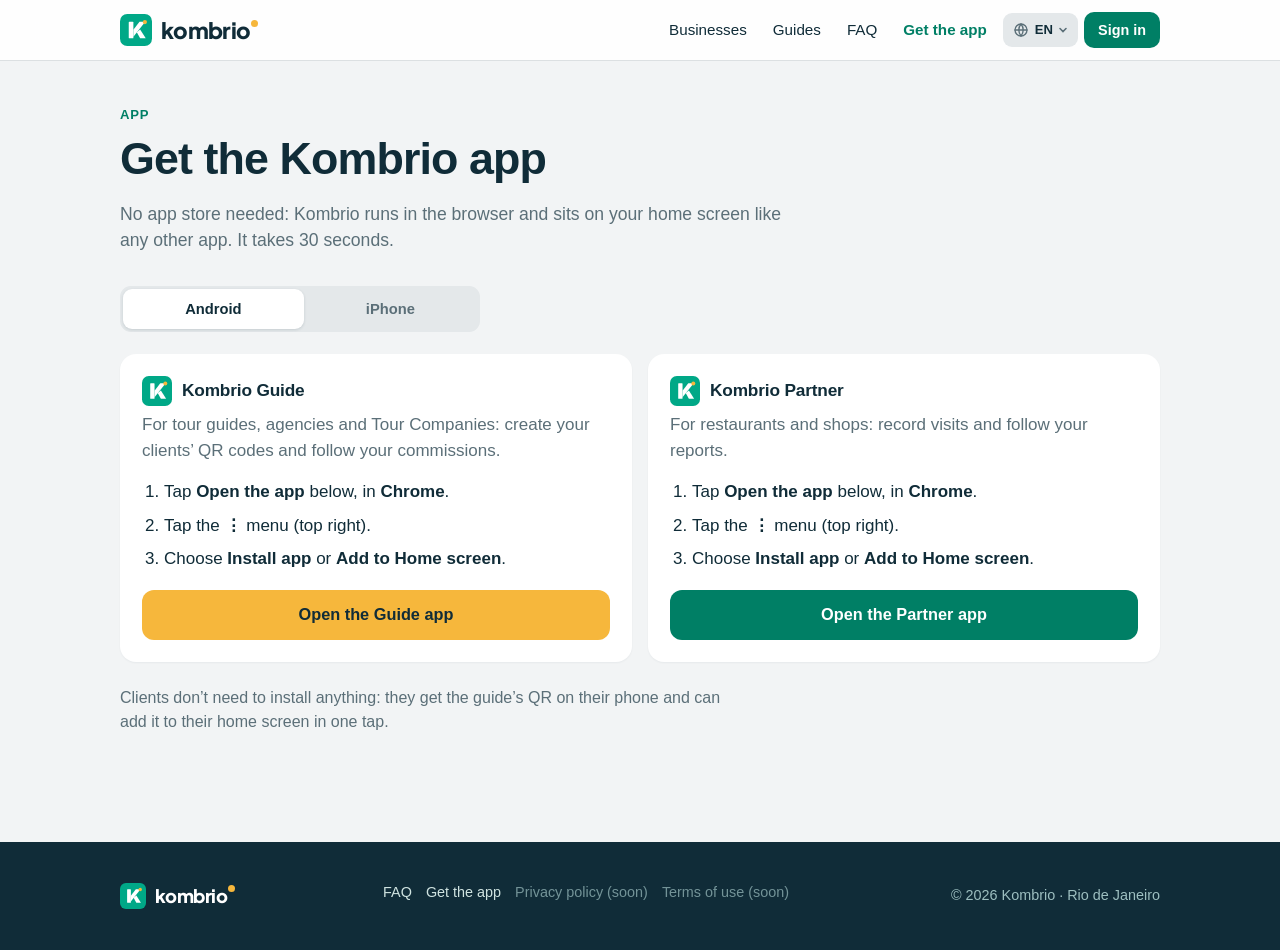
==== commit 6e873bf4: "Langue : un seul bouton (globe + code, liste native) et détection automatique de la langue de l'appa" ====
--- a/baixar.html
+++ b/baixar.html
@@ -14,7 +14,7 @@
   <link rel="preconnect" href="https://fonts.googleapis.com">
   <link rel="preconnect" href="https://fonts.gstatic.com" crossorigin>
   <link rel="stylesheet" href="https://fonts.googleapis.com/css2?family=Plus+Jakarta+Sans:wght@800&display=swap">
-  <link rel="stylesheet" href="site.css?v=6">
+  <link rel="stylesheet" href="site.css?v=7">
 </head>
 <body>
 <header class="top">
@@ -25,7 +25,7 @@
       <a class="lk" href="guias.html" data-t="nav.guides">Guias</a>
       <a class="lk" href="faq.html" data-t="nav.faq">Perguntas</a>
       <a class="lk on" href="baixar.html" data-t="nav.dl">Baixar o app</a>
-      <div class="seg" role="group" aria-label="Idioma"><button data-l="pt">PT</button><button data-l="en">EN</button><button data-l="fr">FR</button></div>
+      <label class="langsw" title="Idioma / Language / Langue"><svg width="16" height="16" viewBox="0 0 24 24" fill="none" stroke="currentColor" stroke-width="2" stroke-linecap="round" stroke-linejoin="round" aria-hidden="true"><circle cx="12" cy="12" r="9"/><path d="M3 12h18M12 3a14 14 0 0 1 0 18M12 3a14 14 0 0 0 0 18"/></svg><span class="langsw-l">PT</span><svg width="10" height="10" viewBox="0 0 10 10" aria-hidden="true"><path d="M2 3.5l3 3 3-3" fill="none" stroke="currentColor" stroke-width="1.6" stroke-linecap="round"/></svg><select aria-label="Idioma / Language / Langue"><option value="pt">Português</option><option value="en">English</option><option value="fr">Français</option></select></label>
       <a class="btn pri sm" href="https://app.kombrio.com.br/" data-t="nav.app">Entrar</a>
     </nav>
   </div>
@@ -122,6 +122,6 @@
   <a class="on" href="baixar.html"><svg width="24" height="24" viewBox="0 0 24 24" fill="none" stroke="currentColor" stroke-width="2" stroke-linecap="round" stroke-linejoin="round"><path d="M12 3v12M7 10l5 5 5-5M5 21h14"/></svg><span data-t="nav.dl">Baixar o app</span></a>
 </nav>
 
-<script src="site.js?v=6"></script>
+<script src="site.js?v=7"></script>
 </body>
 </html>
--- a/site.css
+++ b/site.css
@@ -186,3 +186,9 @@
 }
 .nav a.lk{white-space:nowrap}
 @media(max-width:960px){.nav a.lk[href="baixar.html"]{display:none}}
+/* sélecteur de langue unique (23/11) : un bouton, la liste native du téléphone */
+.langsw{position:relative;display:inline-flex;align-items:center;height:34px;padding:0 10px;border-radius:9px;background:#E4E8EA;color:var(--ink);font:600 .82rem var(--sys);cursor:pointer;white-space:nowrap}
+.langsw svg{flex:none;color:var(--muted)}
+.langsw .langsw-l{margin:0 5px 0 6px}
+.langsw select{position:absolute;top:0;left:0;width:100%;height:100%;opacity:0;cursor:pointer;font-size:16px;-webkit-appearance:none;appearance:none;border:0}
+.langsw:focus-within{box-shadow:0 0 0 2px var(--brand)}
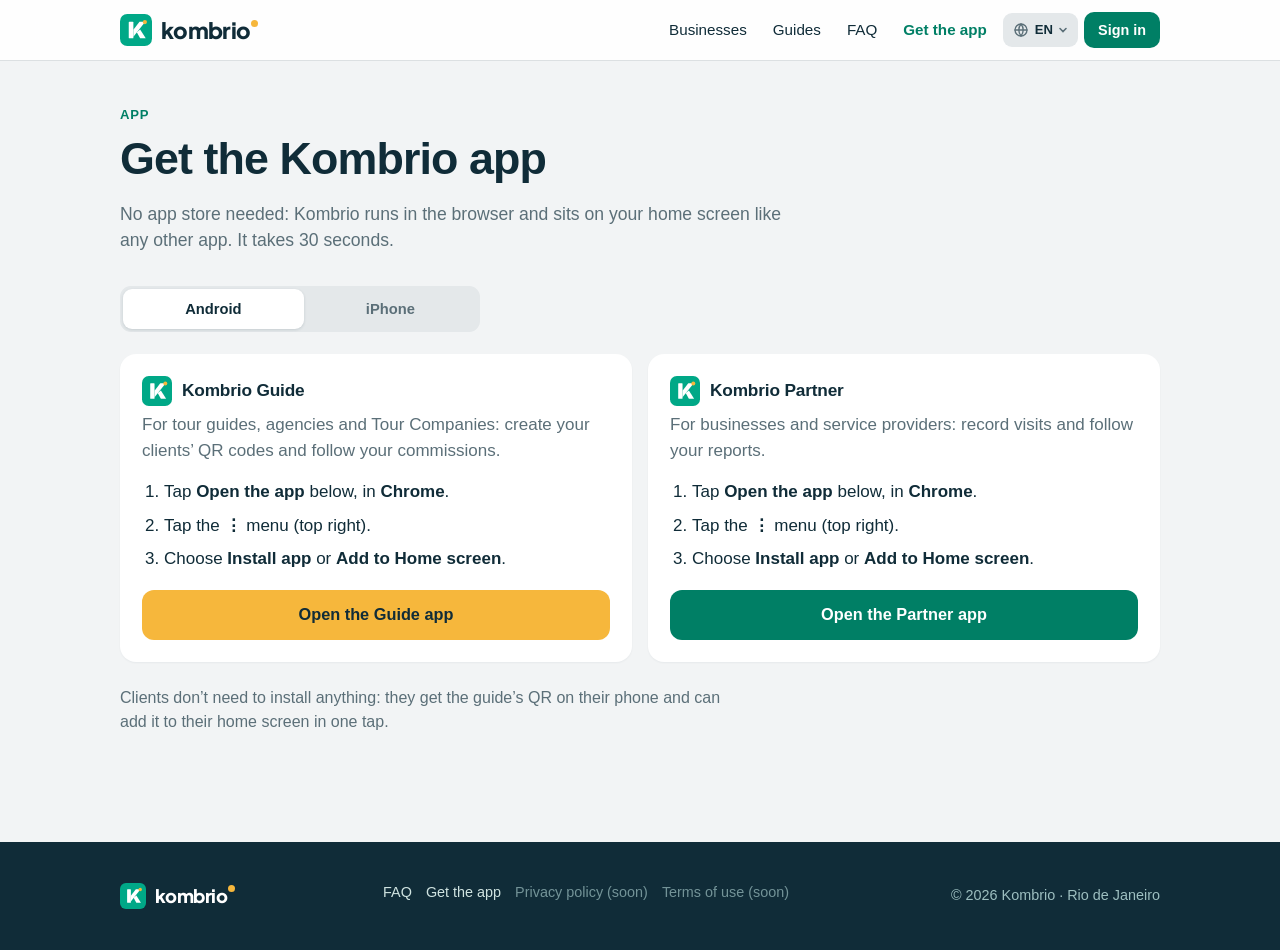
==== commit e246f0ee: "Textes partenaires (remarques JC et Frank) : nouvelle accroche, « Gerencie » au lieu de « Pague », o" ====
--- a/baixar.html
+++ b/baixar.html
@@ -49,7 +49,7 @@
         </div>
         <div class="tile">
           <h3 style="display:flex;align-items:center"><img src="icon.svg" alt="" width="30" height="30" style="margin-right:10px"><span data-t="p.t">Kombrio Parceiro</span></h3>
-          <p data-t="p.p">Para restaurantes e lojas: registre as visitas e acompanhe os seus relatórios.</p>
+          <p data-t="p.p">Para estabelecimentos e prestadores de serviços: registre as visitas e acompanhe os seus relatórios.</p>
           <ol class="how" data-os-steps></ol>
           <a class="btn pri" style="width:100%" href="https://app.kombrio.com.br/partner/" data-t="p.cta">Abrir o app Parceiro</a>
         </div>
@@ -70,14 +70,14 @@
     'meta.title': 'Get the app · Kombrio', 'k': 'App', 't': 'Get the Kombrio app',
     'i': 'No app store needed: Kombrio runs in the browser and sits on your home screen like any other app. It takes 30 seconds.',
     'g.t': 'Kombrio Guide', 'g.p': 'For tour guides, agencies and Tour Companies: create your clients’ QR codes and follow your commissions.', 'g.cta': 'Open the Guide app',
-    'p.t': 'Kombrio Partner', 'p.p': 'For restaurants and shops: record visits and follow your reports.', 'p.cta': 'Open the Partner app',
+    'p.t': 'Kombrio Partner', 'p.p': 'For businesses and service providers: record visits and follow your reports.', 'p.cta': 'Open the Partner app',
     'tip': 'Clients don’t need to install anything: they get the guide’s QR on their phone and can add it to their home screen in one tap.'
   },
   fr: {
     'meta.title': 'Installer l’app · Kombrio', 'k': 'Application', 't': 'Installer l’app Kombrio',
     'i': 'Pas besoin de passer par un store : Kombrio fonctionne dans le navigateur et se place sur l’écran d’accueil comme n’importe quelle app. Ça prend 30 secondes.',
     'g.t': 'Kombrio Guide', 'g.p': 'Pour les guides, agences et Tour Companies : créez les QR de vos clients et suivez vos commissions.', 'g.cta': 'Ouvrir l’app Guide',
-    'p.t': 'Kombrio Partenaire', 'p.p': 'Pour les restaurants et boutiques : enregistrez les visites et suivez vos relevés.', 'p.cta': 'Ouvrir l’app Partenaire',
+    'p.t': 'Kombrio Partenaire', 'p.p': 'Pour les établissements et prestataires : enregistrez les visites et suivez vos relevés.', 'p.cta': 'Ouvrir l’app Partenaire',
     'tip': 'Les clients n’ont rien à installer : ils reçoivent le QR du guide sur leur téléphone et peuvent le mettre sur l’écran d’accueil en un geste.'
   }
 };
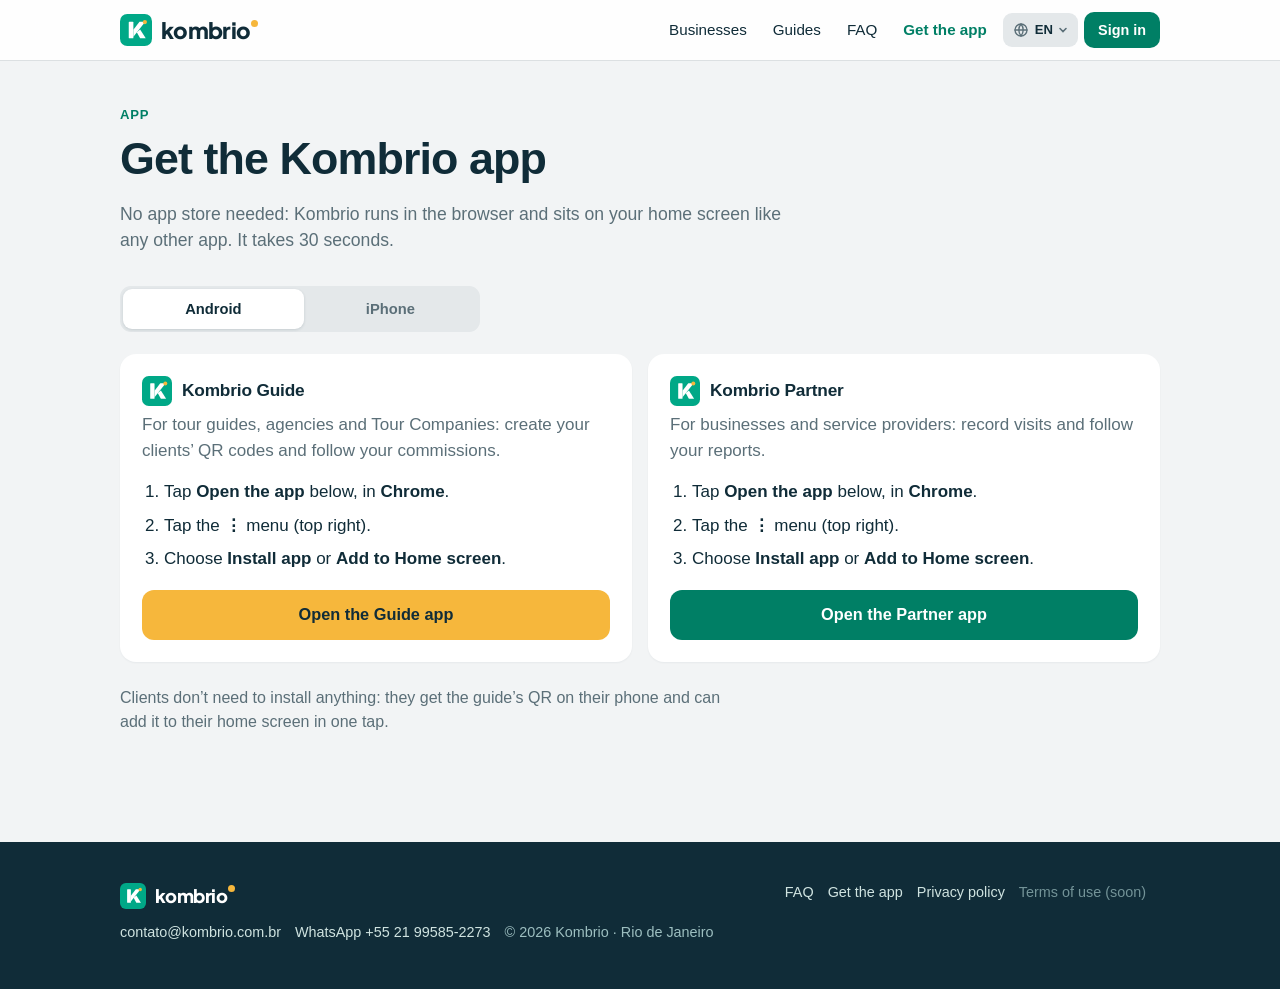
==== commit 1cfe6064: "Audit P0+P1 : accroche (ventes que vous enregistrez), Cadastur vérifié avant reversement, confiance " ====
--- a/baixar.html
+++ b/baixar.html
@@ -9,12 +9,13 @@
   <meta property="og:title" content="Baixar o app · Kombrio">
   <meta property="og:description" content="Instale o aplicativo Kombrio Guia ou Parceiro na tela inicial do seu celular, Android ou iPhone.">
   <meta property="og:image" content="https://kombrio.com.br/icon-512.png">
+  <link rel="canonical" href="https://kombrio.com.br/baixar.html">
   <link rel="icon" href="icon.svg" type="image/svg+xml">
   <link rel="apple-touch-icon" href="icon-180.png">
   <link rel="preconnect" href="https://fonts.googleapis.com">
   <link rel="preconnect" href="https://fonts.gstatic.com" crossorigin>
   <link rel="stylesheet" href="https://fonts.googleapis.com/css2?family=Plus+Jakarta+Sans:wght@800&display=swap">
-  <link rel="stylesheet" href="site.css?v=7">
+  <link rel="stylesheet" href="site.css?v=8">
 </head>
 <body>
 <header class="top">
@@ -110,8 +111,8 @@
 <footer>
   <div class="wrap">
     <a class="logo" href="./"><img src="icon.svg" alt="">kombrio<i></i></a>
-    <div class="links"><a href="faq.html" data-t="nav.faq">Perguntas</a><a href="baixar.html" data-t="nav.dl">Baixar o app</a><span class="soon" data-t="ft.priv">Política de privacidade (em breve)</span><span class="soon" data-t="ft.terms">Termos de uso (em breve)</span></div>
-    <div data-t="ft.city">© 2026 Kombrio · Rio de Janeiro</div>
+    <div class="links"><a href="faq.html" data-t="nav.faq">Perguntas</a><a href="baixar.html" data-t="nav.dl">Baixar o app</a><a href="https://app.kombrio.com.br/client/#/privacidade" data-t="ft.priv">Política de privacidade</a><span class="soon" data-t="ft.terms">Termos de uso (em breve)</span></div>
+    <div class="ft-contact"><a href="mailto:contato@kombrio.com.br">contato@kombrio.com.br</a><a data-wa href="https://wa.me/5521995852273">WhatsApp +55 21 99585-2273</a><span data-t="ft.city">© 2026 Kombrio · Rio de Janeiro</span></div>
   </div>
 </footer>
 
@@ -122,6 +123,6 @@
   <a class="on" href="baixar.html"><svg width="24" height="24" viewBox="0 0 24 24" fill="none" stroke="currentColor" stroke-width="2" stroke-linecap="round" stroke-linejoin="round"><path d="M12 3v12M7 10l5 5 5-5M5 21h14"/></svg><span data-t="nav.dl">Baixar o app</span></a>
 </nav>
 
-<script src="site.js?v=7"></script>
+<script src="site.js?v=8"></script>
 </body>
 </html>
--- a/site.css
+++ b/site.css
@@ -192,3 +192,5 @@
 .langsw .langsw-l{margin:0 5px 0 6px}
 .langsw select{position:absolute;top:0;left:0;width:100%;height:100%;opacity:0;cursor:pointer;font-size:16px;-webkit-appearance:none;appearance:none;border:0}
 .langsw:focus-within{box-shadow:0 0 0 2px var(--brand)}
+/* pied de page : contact (23/11) */
+.ft-contact a,.ft-contact span{display:inline-block;margin:0 14px 6px 0}
